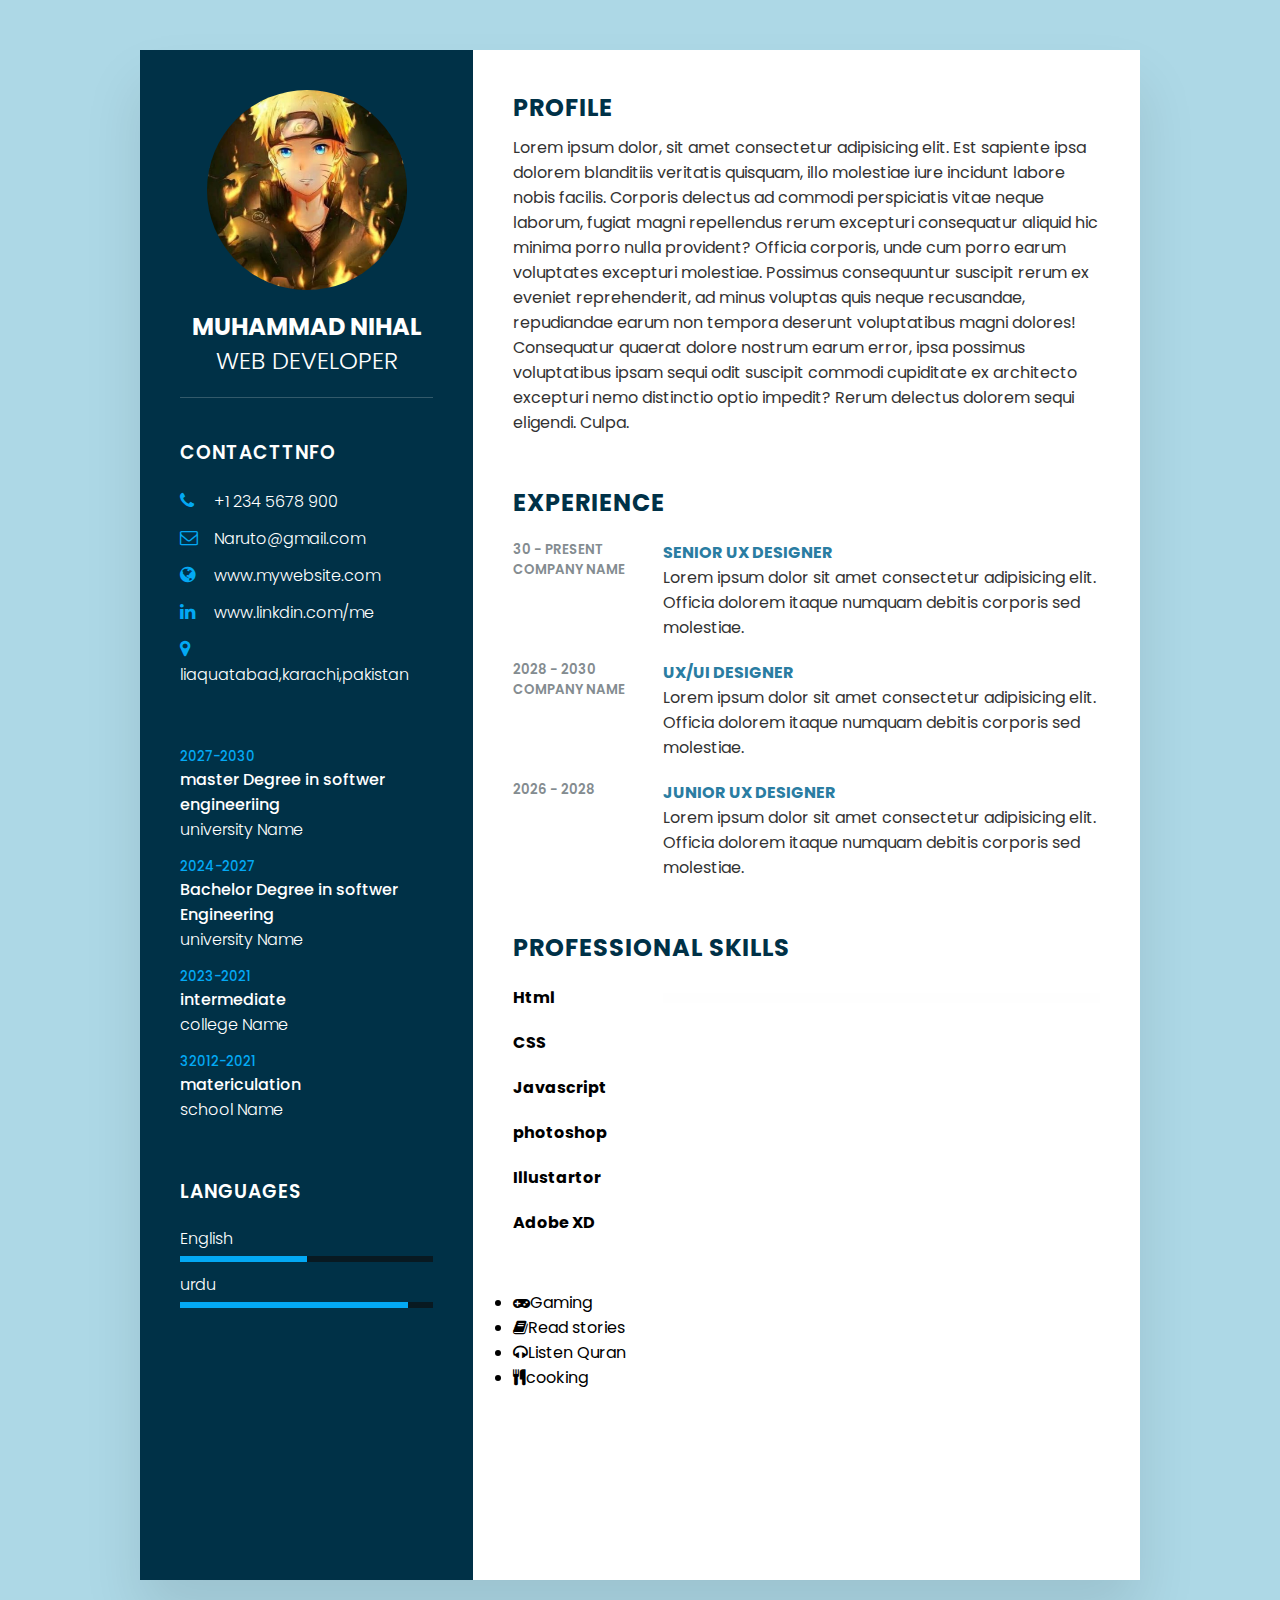
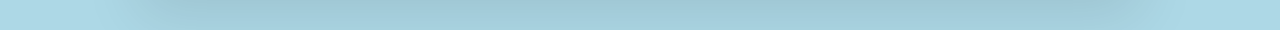
==== index.html @ bf37d747 "for practice 1" ====
<!DOCTYPE html>
<html lang="en">
<head>
    <meta charset="UTF-8">
    <meta name="viewport" content="width=device-width, initial-scale=1.0">
    <title>Responsive CV 1</title>
    <link rel="stylesheet" href="https://cdnjs.cloudflare.com/ajax/libs/font-awesome/4.7.0/css/font-awesome.css" integrity="sha512-5A8nwdMOWrSz20fDsjczgUidUBR8liPYU+WymTZP1lmY9G6Oc7HlZv156XqnsgNUzTyMefFTcsFH/tnJE/+xBg==" crossorigin="anonymous" referrerpolicy="no-referrer" />
    <link rel="stylesheet" type="text/css"href="style.css">
</head>
<body>
    <div class="container">
        <div class="left_side">
            <div class="profileText">
                <div class="imgBx">
                    <img src="naruto.jpg">
                </div>
                <h2>Muhammad Nihal<br><span>web developer</span></h2>
            </div>
        

            <div class="contactInfo ">
                <h3 class="title">contactTnfo</h3>
                <ul>
                    <li>
                        <span class="icon"><i class="fa fa-phone" aria-hidden="true"></i></span>
                        <span class="text">+1 234 5678 900</span>
                    </li>
                    <li>
                        <span class="icon"><i class="fa fa-envelope-o" aria-hidden="true"></i></span>
                         <span class="text">Naruto@gmail.com</span>
                    </li>
                    <li>
                        <span class="icon"><i class="fa fa-globe" aria-hidden="true"></i></span>
                        <span class="text">www.mywebsite.com</span>
                    </li>
                    <li>
                        <span class="icon"><i class="fa fa-linkedin" aria-hidden="true"></i></span>
                        <span class="text">www.linkdin.com/me</span>
                    </li>
                    <li>
                        <span class="icon"><i class="fa fa-map-marker" aria-hidden="true"></i></span>
                        <span class="text">liaquatabad,karachi,pakistan</span>
                    </li>
                </ul>
            </div>
            <div class="contactInfo education">
                <h3 class="title>Education"></h3>
            <ul>
                <li>
                    <h5>2027-2030</h5>
                    <h4> master Degree in softwer engineeriing</h4>
                    <h4>university Name</h4>
                </li>
                <li>
                    <h5>2024-2027</h5>
                    <h4> Bachelor Degree in softwer Engineering</h4>
                    <h4>university Name</h4>
                </li>
                <li>
                    <h5>2023-2021</h5>
                    <h4> intermediate</h4>
                    <h4>college Name</h4>
                </li>
                <li>
                    <h5>32012-2021</h5>
                    <h4> matericulation</h4>
                    <h4>school Name</h4>
                </li>
            </ul>
        </div>
       
                <div class="contactInfo Language">
                <h3 class="title">languages</h3>
            <ul>
                <li>
                    <span class="text">English</span>
                    <span class="percent">
                     <div style="width: 50%;"></div>
                    </span>
                </li>
                <li>
                    <span class="text">urdu</span>
                    <span class="percent">
                        <div style="width: 90%;"></div>
                 </span>
              </li>
            </ul>
        </div>
      </div>
            
      <div class="right_side">
        <div class="about">
            <h2 class="title2">Profile</h2>
            <p>Lorem ipsum dolor, sit amet consectetur adipisicing elit. Est sapiente ipsa dolorem blanditiis veritatis quisquam, illo molestiae iure incidunt labore nobis facilis. Corporis delectus ad commodi perspiciatis vitae neque laborum, fugiat magni repellendus rerum excepturi consequatur aliquid hic minima porro nulla provident? Officia corporis, unde cum porro earum voluptates excepturi molestiae. Possimus consequuntur suscipit rerum ex eveniet reprehenderit, ad minus voluptas quis neque recusandae, repudiandae earum non tempora deserunt voluptatibus magni dolores! Consequatur quaerat dolore nostrum earum error, ipsa possimus voluptatibus ipsam sequi odit suscipit commodi cupiditate ex architecto excepturi nemo distinctio optio impedit? Rerum delectus dolorem sequi eligendi. Culpa.</p>
        </div>
        <div class="about">
            <h2 class="title2">Experience</h2>
            <div class="box">
                <div class="year_company">
                    <h5>30 - present</h5>
                    <h5>company name</h5>
                </div>
                <div class="text">
                    <h4>senior ux designer</h4>
                    <p>Lorem ipsum dolor sit amet consectetur adipisicing elit. Officia dolorem itaque numquam debitis corporis sed molestiae.</p>
                </div>
            </div>
            <div class="box">
                <div class="year_company">
                    <h5>2028 - 2030</h5>
                    <h5>company Name</h5>
                </div>
                <div class="text">
                    <h4>ux/uI designer</h4>
                    <p>Lorem ipsum dolor sit amet consectetur adipisicing elit. Officia dolorem itaque numquam debitis corporis sed molestiae.</p>
            </div>
        </div>
        <div class="box">
            <div class="year_company">
                <h5>2026 - 2028</h5>
            </div>
            <div class="text">
                <h4>Junior UX Designer</h4>
                <p>Lorem ipsum dolor sit amet consectetur adipisicing elit. Officia dolorem itaque numquam debitis corporis sed molestiae. </p>
            </div>
        </div>
      </div>


    <div class="about skills">
        <h2 class="title2">Professional skills</h2>
        <div class="box">
            <h4>Html</h4>
            <div class="percent">
                <div style="width: 95%;">
            </div>
        </div>
        <div class="box">
            <h4>CSS</h4>
            <div class="percent"><div style="width: 50%;">
            </div>
         </div>
        
        <div class="box">
            <h4>Javascript</h4>
            <div class="percent"><div style="width: 40%;">
            </div>
        </div>
        
        <div class="box">
            <h4>photoshop</h4>
            <div class="percent"><div style="width: 30%;">
            </div>
        </div>
        <div class="box">
            <h4>Illustartor</h4>
            <div class="percent"><div style="width: 30%;">
            </div>
        </div>
        <div class="box">
            <h4>Adobe XD</h4>
            <div class="percent"><div style="width: 30%;">
            </div>
        </div>
    

       <div class="about_interest">
        <h2 class="title">Interest</h2>
        <ul>
            <li><i class="fa fa-gamepad" aria-hidden="true"></i>Gaming</li>
            <li><i class="fa fa-book" aria-hidden="true"></i>Read stories</li>
            <li><i class="fa fa-headphones" aria-hidden="true"></i>Listen Quran</li>
            <li><i class="fa fa-cutlery" aria-hidden="true"></i>cooking</li>
        </ul>
       </div> 
        
    </div>
</body>
</html>
---- style.css ----
@import url('https://fonts.googleapis.com/css?family=Poppins:200,300,400,500,600,700,800,900&display=swap');
*
{ 
margin: 0;
padding: 0;
box-sizing: border-box;
font-family: 'Poppins', sans-serif;
}
body
{
    background: lightblue;
    display: flex;
    justify-content: center;
    align-items: center;
    min-height: 100vh;
}
.container
{
    position: relative;
    width: 100%;
    max-width: 1000px;
    min-height: 100px;
    background: #fff;
    margin: 50px;
    display: grid;
    grid-template-columns: 1fr 2fr;
    box-shadow: 0 35px 55px rgba(0,0,0,0.1);
}
.container .left_side
{
    position: relative;
    background:#003147;
    padding: 40px;
}
.profileText
{
    position: relative;
    display: flex;
    flex-direction: column;
    align-items: center;
    padding-bottom: 20px;
    border-bottom: 1px solid rgba(255,255,255,0.2);
}
.profileText .imgBx
{
    position: relative;
    width: 200px;
    height: 200px;
    border-radius: 50%;
    overflow: hidden;
}
.profileText .imgBx img
{
    position: absolute;
    top: 0;
    left: 0;
    width: 100%;
    height: 100%;
    object-fit: cover;
}
.profileText h2
{
    color: #fff;
    font-size: 1.5em;
    margin-top: 20px;
    text-transform: uppercase;
    text-align: center;
    line-height: 1.4em;
}
.profileText h2 span
{
    font-size: o.8em;
    font-weight: 300;
}
.contactInfo
{
    padding-top: 40px;
}
.title
{
    color:#fff;
    text-transform: uppercase;
    font-weight: 600;
    letter-spacing: 1px;
    margin-bottom: 20px;
}
.contactInfo ul
{

    position: relative;
}
.contactInfo ul li
{
    position: relative;
    list-style: none;
    margin: 10px 0;
    cursor: pointer;
}
.contactInfo ul li .icon
{
    display: inline-block;
    width: 30px;
    font-size: 18px;
    color: #03a9f4;
}
.contactInfo ul li span
{
    color: #fff;
    font-weight: 300;
}
.contactInfo.education li
{
    margin-bottom: 15px;
}
.contactInfo.education h5
{
    color: #03a9f4;
    font-weight: 500;
}
.contactInfo.education h4:nth-child(2)
{
    color: #fff;
    font-weight: 500;
}
.contactInfo.education h4
{
    color: #fff;
    font-weight: 300;
}
.contactInfo.Language .percent
{
    position: relative;
    width: 100%;
    height: 6px;
    background: #081921;
    display: block;
    margin-top: 5px;
}
.contactInfo.Language .percent div
{
    position: absolute;
    top: 0;
    left: 0;
    height: 100%;
    background: #03a9f4;
}
.container .right_side
{
    position: relative;
    background:#fff;
    padding: 40px;
}
.about
{
    margin-bottom: 50px;
}
.title2
{
    color: #003147;
    text-transform: uppercase;
    letter-spacing: 1px;
    margin-bottom: 10px;
}
p
{
    color: #333;
}
.about .box
{
    display: flex;
    flex-direction: row;
    margin: 20px 0;
}
.about .box .year_company
{
    min-width: 150px;
}
.about .box .year_company h5
{
    text-transform: uppercase;
    color: #848c90;
    font-weight: 600;
}
.about .box .text h4
{
    text-transform: uppercase;
    color: #2a7da2;
    font-size: 16px;
}
.skills .box
{
    position: relative;
    width: 100%;
    display: grid;
    grid-template-columns: 150px 1fr;
    justify-content: center;
    align-items: center;
}
.skills.box h4
{
    text-transform: uppercase;
    color: #848c99;
    font-weight: 500;
}
.skills .box .percent 
{
    position: relative;
    width: 100%;
    height: 10px;
    background: #fefefe;
}
.skills .box h4 .percent div
{
    position: absolute;
    top: 0;
    left: 0;
    height: 100%;
    background: #03a9f4;
}
.interest ul
{
    display: grid;
    grid-template-columns: repeat(4,1fr);
}
.interest ul li
{
    list-style: none;
    color: #333;
    font-weight: 500;
    margin: 10px 0;
}
.interest ul li .fa
{
    color: #03a9f4;
    font-size: 18px;
    width: 20px;
}

@media (max-width: 1000px)
{
    .container
    {
        margin: 10px;
        grid-template-columns: repeat(1,1fr);
    }
    .interest ul
    {
        grid-template-columns: repeat(2,1fr);

    }

}

@media (max-width: 600px)
{
    .about .box
    {
        flex-direction: column;
    }
    .about .box .year_company
    {
        margin-top: 5px;
    }
    .interest ul
    {
        grid-template-columns: 1,1fr;
    }
}
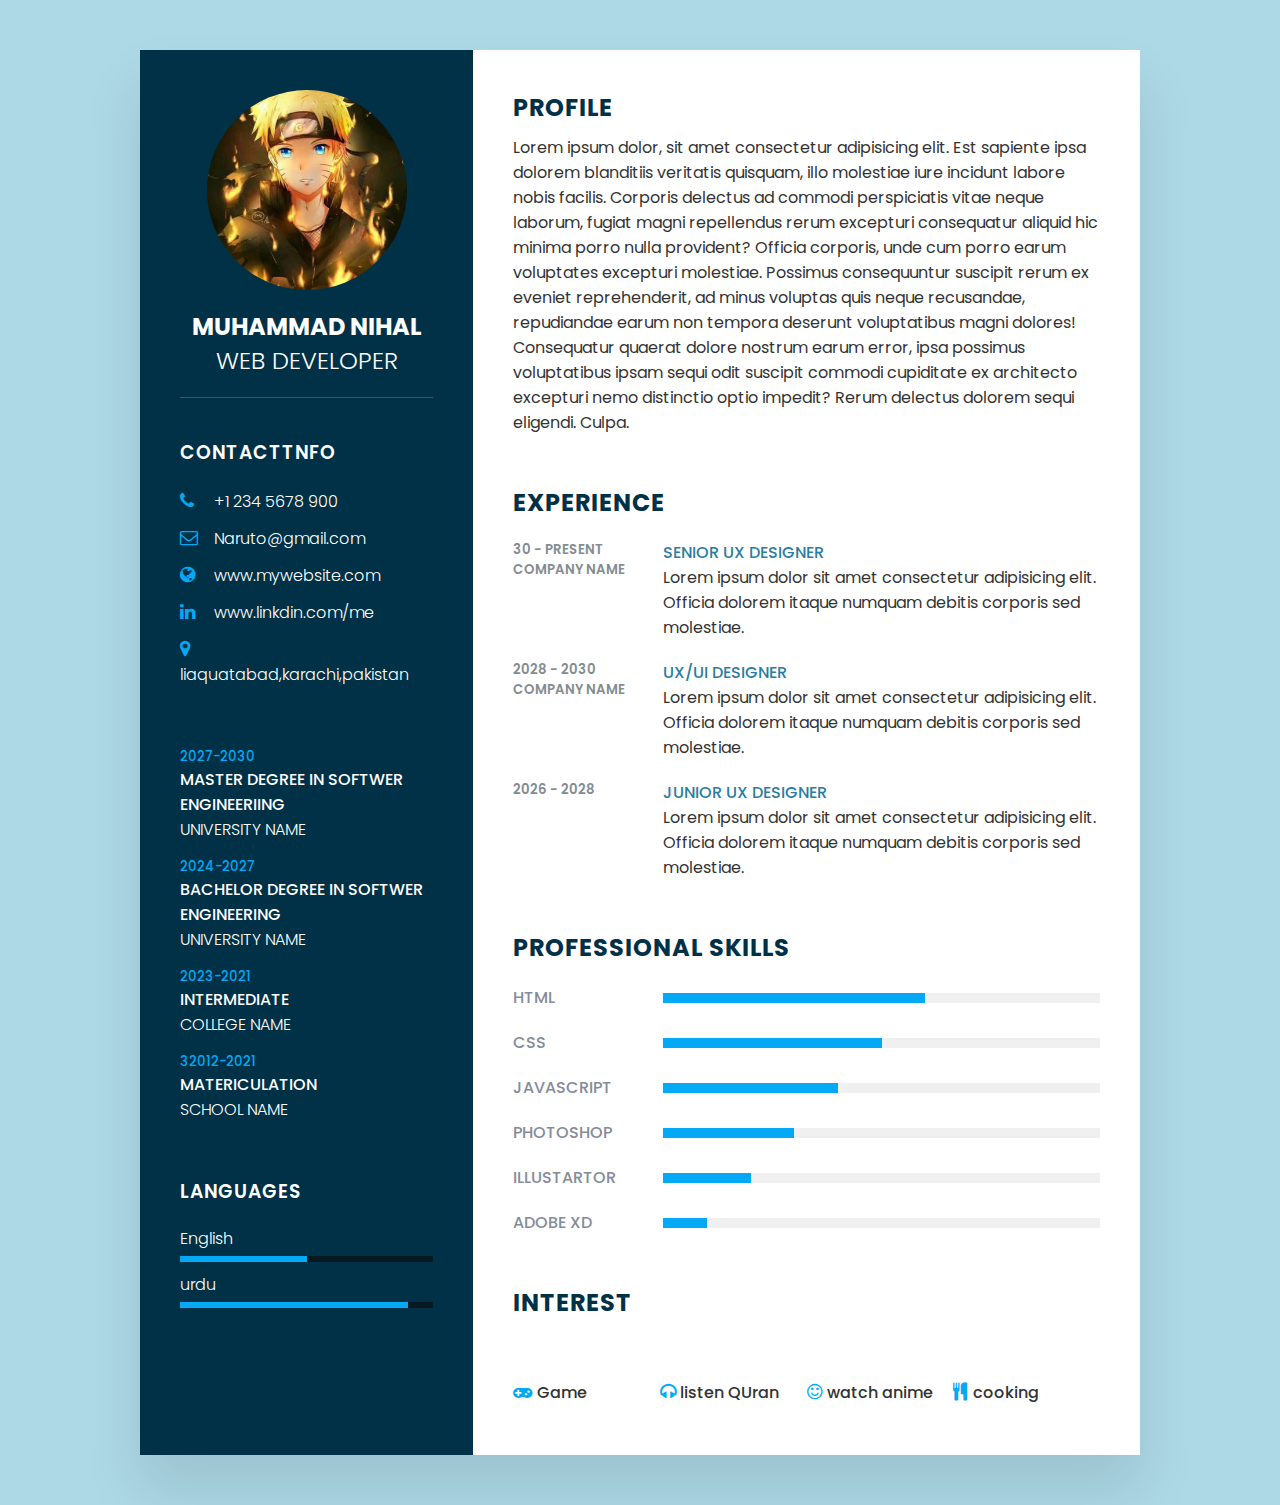
==== commit 2806a178: "complete task" ====
--- a/index.html
+++ b/index.html
@@ -126,54 +126,48 @@
         </div>
       </div>
 
-
-    <div class="about skills">
-        <h2 class="title2">Professional skills</h2>
-        <div class="box">
-            <h4>Html</h4>
-            <div class="percent">
-                <div style="width: 95%;">
-            </div>
+      <div class="about skills">
+      <h2 class="title2">professional skills</h2>
+      <div class="box">
+        <h4>html</h4>
+        <div class="percent">
+            <div style="width: 60%;"></div>
         </div>
-        <div class="box">
-            <h4>CSS</h4>
-            <div class="percent"><div style="width: 50%;">
-            </div>
-         </div>
-        
-        <div class="box">
-            <h4>Javascript</h4>
-            <div class="percent"><div style="width: 40%;">
-            </div>
-        </div>
-        
-        <div class="box">
-            <h4>photoshop</h4>
-            <div class="percent"><div style="width: 30%;">
-            </div>
-        </div>
-        <div class="box">
-            <h4>Illustartor</h4>
-            <div class="percent"><div style="width: 30%;">
-            </div>
-        </div>
-        <div class="box">
-            <h4>Adobe XD</h4>
-            <div class="percent"><div style="width: 30%;">
-            </div>
-        </div>
+      </div>
+      <div class="box">
+        <h4>css</h4>
+        <div class="percent"><div style="width: 50%;"></div></div>
+      </div>
+      <div class="box">
+        <h4>Javascript</h4>
+        <div class="percent"><div style="width: 40%;"></div></div>
+      </div>
+      <div class="box">
+        <h4>photoshop</h4>
+        <div class="percent"><div style="width: 30%;"></div></div>
+      </div>
+      <div class="box">
+        <h4>Illustartor</h4>
+        <div class="percent"><div style="width: 20%;"></div></div>
+      </div>
+      <div class="box">
+        <h4>Adobe XD</h4>
+        <div class="percent"><div style="width: 10%;"></div>
+    </div>
+    </div>
+    </div>
     
-
-       <div class="about_interest">
-        <h2 class="title">Interest</h2>
-        <ul>
-            <li><i class="fa fa-gamepad" aria-hidden="true"></i>Gaming</li>
-            <li><i class="fa fa-book" aria-hidden="true"></i>Read stories</li>
-            <li><i class="fa fa-headphones" aria-hidden="true"></i>Listen Quran</li>
-            <li><i class="fa fa-cutlery" aria-hidden="true"></i>cooking</li>
-        </ul>
-       </div> 
-        
+    
+    <div class="about interest"><h2 class="title2">Interest</h2></div>
+      <ul style=" display: grid;
+      grid-template-columns: repeat(4,1fr);">
+        <li><i class="fa fa-gamepad" aria-hidden="true"></i>
+            Game</li>
+        <li><i class="fa fa-headphones" aria-hidden="true"></i>listen QUran</li>
+        <li><i class="fa fa-smile-o" aria-hidden="true"></i>watch anime </li>
+        <li><i class="fa fa-cutlery" aria-hidden="true"></i>cooking</li> 
+      </ul>  
+    </div>
     </div>
 </body>
 </html>--- a/style.css
+++ b/style.css
@@ -196,20 +196,20 @@
     justify-content: center;
     align-items: center;
 }
-.skills.box h4
+h4
 {
     text-transform: uppercase;
     color: #848c99;
     font-weight: 500;
 }
-.skills .box .percent 
+.percent 
 {
     position: relative;
     width: 100%;
     height: 10px;
-    background: #fefefe;
-}
-.skills .box h4 .percent div
+    background:#f0f0f0;
+}
+.percent div
 {
     position: absolute;
     top: 0;
@@ -217,19 +217,14 @@
     height: 100%;
     background: #03a9f4;
 }
-.interest ul
-{
-    display: grid;
-    grid-template-columns: repeat(4,1fr);
-}
-.interest ul li
+ ul >   li
 {
     list-style: none;
     color: #333;
     font-weight: 500;
     margin: 10px 0;
 }
-.interest ul li .fa
+ ul > li .fa
 {
     color: #03a9f4;
     font-size: 18px;
